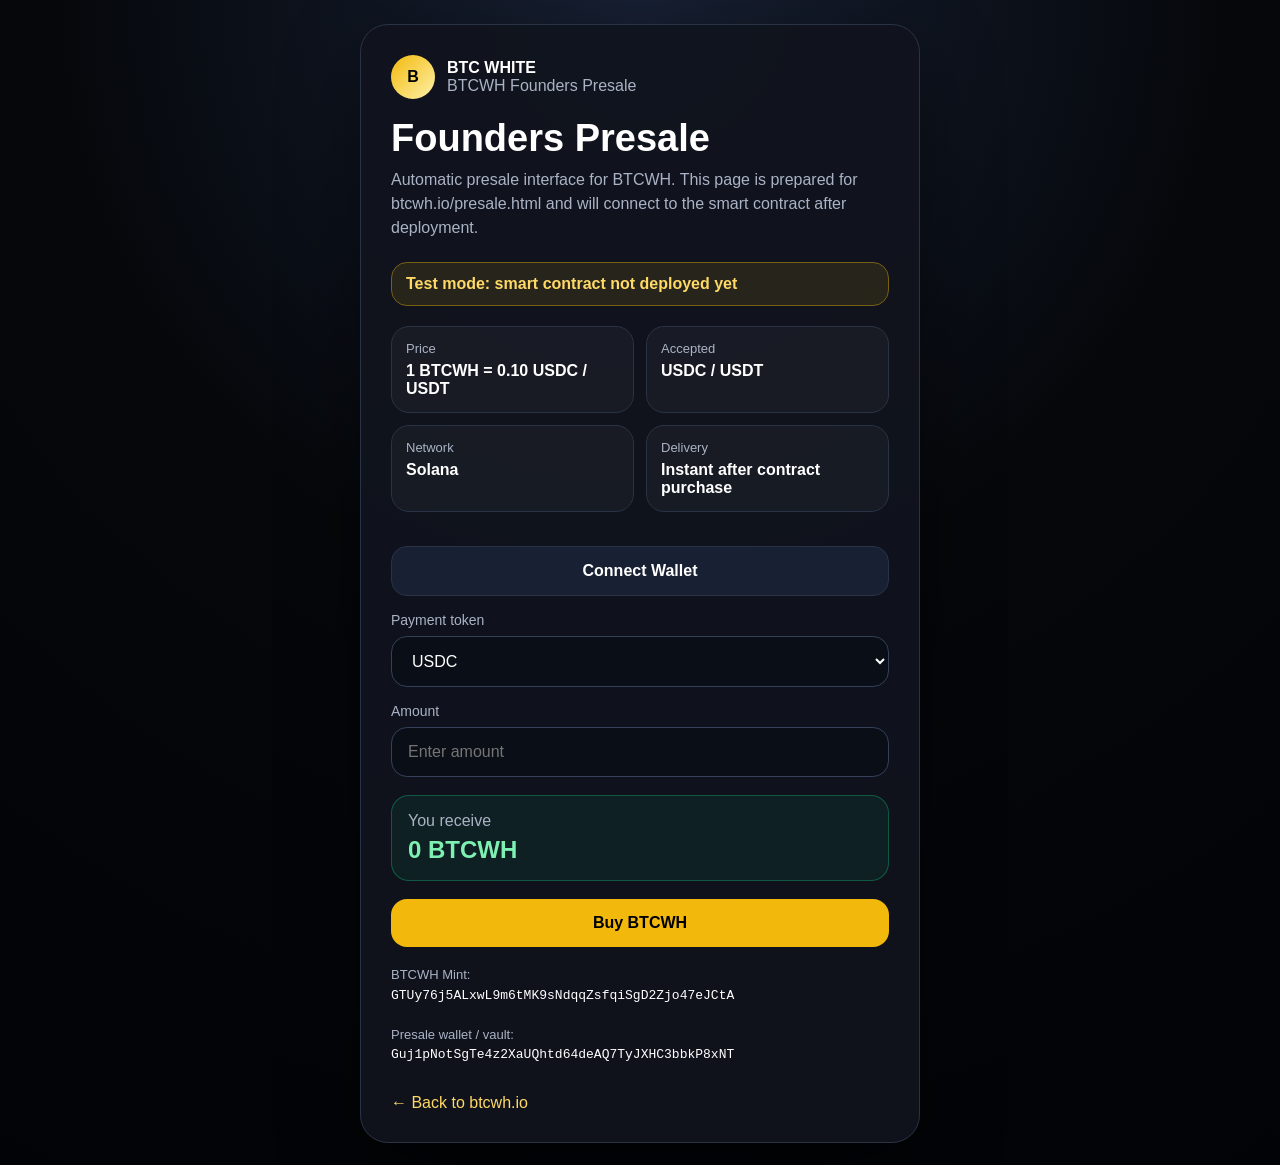
==== presale.html @ ec9a994b "Add files via upload" ====
<!doctype html><html lang="en"><head><meta charset="utf-8"><meta name="viewport" content="width=device-width, initial-scale=1"><title>BTCWH Presale</title><style>
:root{--panel:#10141d;--line:#2a3345;--muted:#aab3c5;--gold:#f2b90c;--green:#16c784}*{box-sizing:border-box}
body{margin:0;font-family:Arial,Helvetica,sans-serif;background:radial-gradient(circle at top,#172033 0,#05070a 45%,#020306 100%);color:#fff;min-height:100vh;display:flex;align-items:center;justify-content:center;padding:24px}
.card{width:min(560px,100%);background:rgba(16,20,29,.94);border:1px solid var(--line);border-radius:28px;padding:30px;box-shadow:0 28px 80px rgba(0,0,0,.45)}
.logo{display:flex;align-items:center;gap:12px;margin-bottom:18px}.logoMark{width:44px;height:44px;border-radius:50%;background:linear-gradient(135deg,var(--gold),#fff1a8);display:flex;align-items:center;justify-content:center;color:#000;font-weight:900}
h1{font-size:38px;margin:0 0 8px}.subtitle{color:var(--muted);line-height:1.5;margin:0 0 22px}.status{border:1px solid #775f16;background:rgba(242,185,12,.1);color:#ffd966;border-radius:16px;padding:12px 14px;margin:0 0 20px;font-weight:700}
.grid{display:grid;grid-template-columns:1fr 1fr;gap:12px;margin:20px 0}.box{border:1px solid var(--line);border-radius:18px;padding:14px;background:rgba(255,255,255,.035)}.box span{display:block;color:var(--muted);font-size:13px;margin-bottom:6px}
label{display:block;color:var(--muted);margin:16px 0 8px;font-size:14px}input,select,button{width:100%;border-radius:16px;border:1px solid #34405a;padding:15px 16px;font-size:16px;background:#0a0e16;color:#fff;outline:none}
button{background:var(--gold);color:#000;font-weight:800;cursor:pointer;border:none;margin-top:14px}button.secondary{background:#182033;color:#fff;border:1px solid var(--line)}
.receive{margin:18px 0 4px;border:1px solid rgba(22,199,132,.35);background:rgba(22,199,132,.08);border-radius:18px;padding:16px}.receive span{color:var(--muted);display:block;margin-bottom:6px}.receive b{font-size:24px;color:#7df0b2}
.note{color:var(--muted);font-size:13px;line-height:1.5;margin-top:18px}code{word-break:break-all;color:#fff}.back{display:inline-block;color:#ffd966;text-decoration:none;margin-top:16px}
@media(max-width:520px){.grid{grid-template-columns:1fr}h1{font-size:31px}.card{padding:22px}}</style></head><body>
<main class="card"><div class="logo"><div class="logoMark">B</div><div><b>BTC WHITE</b><br><span style="color:var(--muted)">BTCWH Founders Presale</span></div></div>
<h1>Founders Presale</h1><p class="subtitle">Automatic presale interface for BTCWH. This page is prepared for btcwh.io/presale.html and will connect to the smart contract after deployment.</p>
<div class="status">Test mode: smart contract not deployed yet</div><div class="grid"><div class="box"><span>Price</span><b>1 BTCWH = 0.10 USDC / USDT</b></div><div class="box"><span>Accepted</span><b>USDC / USDT</b></div><div class="box"><span>Network</span><b>Solana</b></div><div class="box"><span>Delivery</span><b>Instant after contract purchase</b></div></div>
<button id="connectBtn" class="secondary">Connect Wallet</button><label for="token">Payment token</label><select id="token"><option value="USDC">USDC</option><option value="USDT">USDT</option></select>
<label for="amount">Amount</label><input id="amount" type="number" min="0" step="0.01" placeholder="Enter amount"><div class="receive"><span>You receive</span><b id="receive">0 BTCWH</b></div>
<button id="buyBtn">Buy BTCWH</button><p id="statusText" class="note"></p><p class="note">BTCWH Mint:<br><code>GTUy76j5ALxwL9m6tMK9sNdqqZsfqiSgD2Zjo47eJCtA</code><br><br>Presale wallet / vault:<br><code>Guj1pNotSgTe4z2XaUQhtd64deAQ7TyJXHC3bbkP8xNT</code></p><a class="back" href="/">← Back to btcwh.io</a></main>
<script>const PRICE=0.10;const amountInput=document.getElementById('amount');const receive=document.getElementById('receive');const statusText=document.getElementById('statusText');amountInput.addEventListener('input',()=>{const amount=Number(amountInput.value||0);const tokens=amount/PRICE;receive.textContent=tokens.toLocaleString(undefined,{maximumFractionDigits:6})+' BTCWH';});document.getElementById('connectBtn').addEventListener('click',async()=>{try{if(!window.solana){statusText.textContent='Solana wallet not found. Install Solflare or Phantom.';return;}const res=await window.solana.connect();statusText.textContent='Connected: '+res.publicKey.toString();}catch(e){statusText.textContent='Wallet connection cancelled.';}});document.getElementById('buyBtn').addEventListener('click',()=>{statusText.textContent='Smart contract is not deployed yet. This is a test interface.';});</script></body></html>
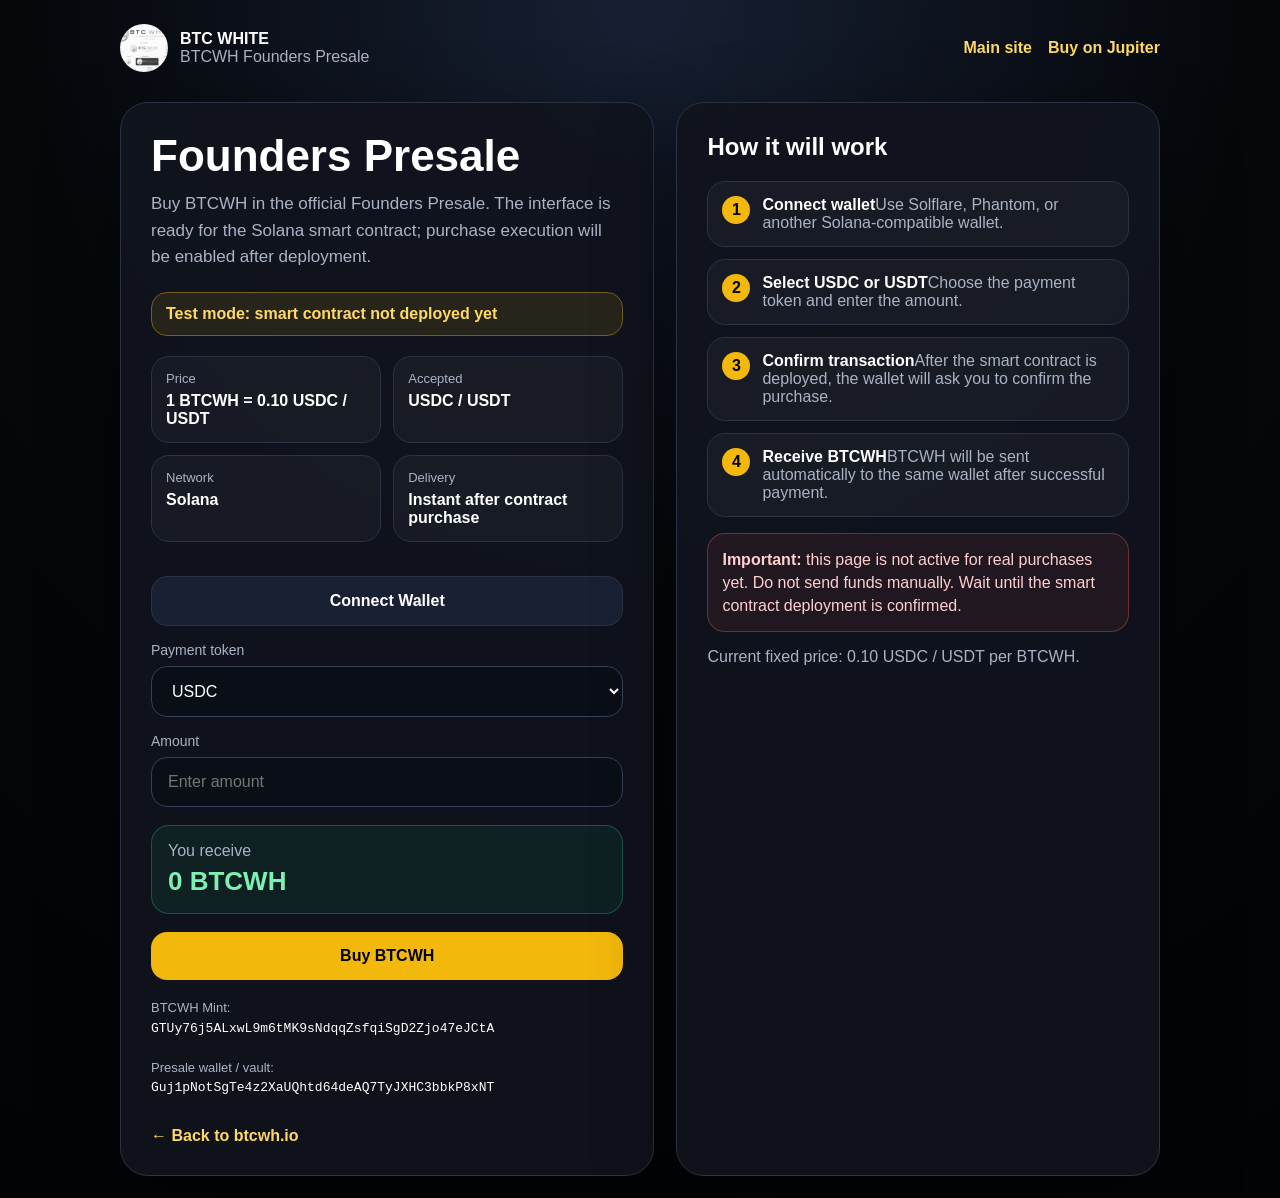
==== commit 5e20aae8: "Add files via upload" ====
--- a/presale.html
+++ b/presale.html
@@ -1,19 +1,51 @@
-<!doctype html><html lang="en"><head><meta charset="utf-8"><meta name="viewport" content="width=device-width, initial-scale=1"><title>BTCWH Presale</title><style>
-:root{--panel:#10141d;--line:#2a3345;--muted:#aab3c5;--gold:#f2b90c;--green:#16c784}*{box-sizing:border-box}
-body{margin:0;font-family:Arial,Helvetica,sans-serif;background:radial-gradient(circle at top,#172033 0,#05070a 45%,#020306 100%);color:#fff;min-height:100vh;display:flex;align-items:center;justify-content:center;padding:24px}
-.card{width:min(560px,100%);background:rgba(16,20,29,.94);border:1px solid var(--line);border-radius:28px;padding:30px;box-shadow:0 28px 80px rgba(0,0,0,.45)}
-.logo{display:flex;align-items:center;gap:12px;margin-bottom:18px}.logoMark{width:44px;height:44px;border-radius:50%;background:linear-gradient(135deg,var(--gold),#fff1a8);display:flex;align-items:center;justify-content:center;color:#000;font-weight:900}
-h1{font-size:38px;margin:0 0 8px}.subtitle{color:var(--muted);line-height:1.5;margin:0 0 22px}.status{border:1px solid #775f16;background:rgba(242,185,12,.1);color:#ffd966;border-radius:16px;padding:12px 14px;margin:0 0 20px;font-weight:700}
+<!doctype html>
+<html lang="en">
+<head>
+<meta charset="utf-8"><meta name="viewport" content="width=device-width, initial-scale=1">
+<title>BTCWH Founders Presale</title>
+<style>
+:root{--line:#2a3345;--muted:#aab3c5;--gold:#f2b90c;--green:#16c784}
+*{box-sizing:border-box}
+body{margin:0;font-family:Arial,Helvetica,sans-serif;background:radial-gradient(circle at top,#172033 0,#05070a 45%,#020306 100%);color:#fff;min-height:100vh;padding:24px}
+.wrap{max-width:1040px;margin:0 auto;display:grid;grid-template-columns:1.05fr .95fr;gap:22px}
+.header{grid-column:1/-1;display:flex;justify-content:space-between;align-items:center;margin-bottom:8px}
+.brand{display:flex;align-items:center;gap:12px}.logo{width:48px;height:48px;border-radius:50%;background:linear-gradient(135deg,var(--gold),#fff1a8);display:flex;align-items:center;justify-content:center;color:#000;font-weight:900;font-size:24px;overflow:hidden}.logo img{width:100%;height:100%;object-fit:cover}
+.brand span,.subtitle,.note,.step span,.small{color:var(--muted)}.nav a{color:#ffd966;text-decoration:none;font-weight:700;margin-left:16px}
+.card{background:rgba(16,20,29,.94);border:1px solid var(--line);border-radius:28px;padding:30px;box-shadow:0 28px 80px rgba(0,0,0,.45)}
+h1{font-size:44px;line-height:1.05;margin:0 0 12px}.subtitle{line-height:1.55;font-size:17px;margin:0 0 22px}
+.status{border:1px solid #775f16;background:rgba(242,185,12,.1);color:#ffd966;border-radius:16px;padding:12px 14px;margin:0 0 20px;font-weight:800}
 .grid{display:grid;grid-template-columns:1fr 1fr;gap:12px;margin:20px 0}.box{border:1px solid var(--line);border-radius:18px;padding:14px;background:rgba(255,255,255,.035)}.box span{display:block;color:var(--muted);font-size:13px;margin-bottom:6px}
 label{display:block;color:var(--muted);margin:16px 0 8px;font-size:14px}input,select,button{width:100%;border-radius:16px;border:1px solid #34405a;padding:15px 16px;font-size:16px;background:#0a0e16;color:#fff;outline:none}
-button{background:var(--gold);color:#000;font-weight:800;cursor:pointer;border:none;margin-top:14px}button.secondary{background:#182033;color:#fff;border:1px solid var(--line)}
-.receive{margin:18px 0 4px;border:1px solid rgba(22,199,132,.35);background:rgba(22,199,132,.08);border-radius:18px;padding:16px}.receive span{color:var(--muted);display:block;margin-bottom:6px}.receive b{font-size:24px;color:#7df0b2}
-.note{color:var(--muted);font-size:13px;line-height:1.5;margin-top:18px}code{word-break:break-all;color:#fff}.back{display:inline-block;color:#ffd966;text-decoration:none;margin-top:16px}
-@media(max-width:520px){.grid{grid-template-columns:1fr}h1{font-size:31px}.card{padding:22px}}</style></head><body>
-<main class="card"><div class="logo"><div class="logoMark">B</div><div><b>BTC WHITE</b><br><span style="color:var(--muted)">BTCWH Founders Presale</span></div></div>
-<h1>Founders Presale</h1><p class="subtitle">Automatic presale interface for BTCWH. This page is prepared for btcwh.io/presale.html and will connect to the smart contract after deployment.</p>
-<div class="status">Test mode: smart contract not deployed yet</div><div class="grid"><div class="box"><span>Price</span><b>1 BTCWH = 0.10 USDC / USDT</b></div><div class="box"><span>Accepted</span><b>USDC / USDT</b></div><div class="box"><span>Network</span><b>Solana</b></div><div class="box"><span>Delivery</span><b>Instant after contract purchase</b></div></div>
-<button id="connectBtn" class="secondary">Connect Wallet</button><label for="token">Payment token</label><select id="token"><option value="USDC">USDC</option><option value="USDT">USDT</option></select>
-<label for="amount">Amount</label><input id="amount" type="number" min="0" step="0.01" placeholder="Enter amount"><div class="receive"><span>You receive</span><b id="receive">0 BTCWH</b></div>
-<button id="buyBtn">Buy BTCWH</button><p id="statusText" class="note"></p><p class="note">BTCWH Mint:<br><code>GTUy76j5ALxwL9m6tMK9sNdqqZsfqiSgD2Zjo47eJCtA</code><br><br>Presale wallet / vault:<br><code>Guj1pNotSgTe4z2XaUQhtd64deAQ7TyJXHC3bbkP8xNT</code></p><a class="back" href="/">← Back to btcwh.io</a></main>
-<script>const PRICE=0.10;const amountInput=document.getElementById('amount');const receive=document.getElementById('receive');const statusText=document.getElementById('statusText');amountInput.addEventListener('input',()=>{const amount=Number(amountInput.value||0);const tokens=amount/PRICE;receive.textContent=tokens.toLocaleString(undefined,{maximumFractionDigits:6})+' BTCWH';});document.getElementById('connectBtn').addEventListener('click',async()=>{try{if(!window.solana){statusText.textContent='Solana wallet not found. Install Solflare or Phantom.';return;}const res=await window.solana.connect();statusText.textContent='Connected: '+res.publicKey.toString();}catch(e){statusText.textContent='Wallet connection cancelled.';}});document.getElementById('buyBtn').addEventListener('click',()=>{statusText.textContent='Smart contract is not deployed yet. This is a test interface.';});</script></body></html>+button{background:var(--gold);color:#000;font-weight:900;cursor:pointer;border:none;margin-top:14px}button.secondary{background:#182033;color:#fff;border:1px solid var(--line)}
+.receive{margin:18px 0 4px;border:1px solid rgba(22,199,132,.35);background:rgba(22,199,132,.08);border-radius:18px;padding:16px}.receive span{color:var(--muted);display:block;margin-bottom:6px}.receive b{font-size:26px;color:#7df0b2}
+.note{font-size:13px;line-height:1.5;margin-top:18px}code{word-break:break-all;color:#fff}.back{display:inline-block;color:#ffd966;text-decoration:none;margin-top:16px;font-weight:700}
+.steps{display:grid;gap:12px}.step{display:flex;gap:12px;border:1px solid var(--line);background:rgba(255,255,255,.035);border-radius:18px;padding:14px}.num{width:28px;height:28px;border-radius:50%;background:var(--gold);color:#000;display:flex;align-items:center;justify-content:center;font-weight:900;flex:0 0 28px}
+.warn{margin-top:16px;border:1px solid rgba(255,91,91,.35);background:rgba(255,91,91,.08);border-radius:18px;padding:14px;color:#ffd0d0;line-height:1.45}
+@media(max-width:850px){.wrap{grid-template-columns:1fr}.header{display:block}.nav{margin-top:12px}.nav a{margin:0 14px 0 0}h1{font-size:36px}}
+@media(max-width:520px){body{padding:16px}.grid{grid-template-columns:1fr}.card{padding:22px;border-radius:22px}h1{font-size:31px}}
+</style>
+</head>
+<body>
+<div class="wrap">
+<header class="header"><div class="brand"><div class="logo"><img src="btcwh-logo.png" alt="BTCWH" onerror="this.remove();this.parentElement.textContent='B';"></div><div><b>BTC WHITE</b><br><span>BTCWH Founders Presale</span></div></div><nav class="nav"><a href="/">Main site</a><a href="https://jup.ag/swap?sell=So11111111111111111111111111111111111111112&buy=GTUy76j5ALxwL9m6tMK9sNdqqZsfqiSgD2Zjo47eJCtA" target="_blank" rel="noopener">Buy on Jupiter</a></nav></header>
+<section class="card">
+<h1>Founders Presale</h1>
+<p class="subtitle">Buy BTCWH in the official Founders Presale. The interface is ready for the Solana smart contract; purchase execution will be enabled after deployment.</p>
+<div class="status">Test mode: smart contract not deployed yet</div>
+<div class="grid"><div class="box"><span>Price</span><b>1 BTCWH = 0.10 USDC / USDT</b></div><div class="box"><span>Accepted</span><b>USDC / USDT</b></div><div class="box"><span>Network</span><b>Solana</b></div><div class="box"><span>Delivery</span><b>Instant after contract purchase</b></div></div>
+<button id="connectBtn" class="secondary">Connect Wallet</button>
+<label for="token">Payment token</label><select id="token"><option value="USDC">USDC</option><option value="USDT">USDT</option></select>
+<label for="amount">Amount</label><input id="amount" type="number" min="0" step="0.01" placeholder="Enter amount">
+<div class="receive"><span>You receive</span><b id="receive">0 BTCWH</b></div>
+<button id="buyBtn">Buy BTCWH</button><p id="statusText" class="note"></p>
+<p class="note">BTCWH Mint:<br><code>GTUy76j5ALxwL9m6tMK9sNdqqZsfqiSgD2Zjo47eJCtA</code><br><br>Presale wallet / vault:<br><code>Guj1pNotSgTe4z2XaUQhtd64deAQ7TyJXHC3bbkP8xNT</code></p><a class="back" href="/">← Back to btcwh.io</a>
+</section>
+<aside class="card"><h2 style="margin-top:0">How it will work</h2><div class="steps"><div class="step"><div class="num">1</div><div><b>Connect wallet</b><span>Use Solflare, Phantom, or another Solana-compatible wallet.</span></div></div><div class="step"><div class="num">2</div><div><b>Select USDC or USDT</b><span>Choose the payment token and enter the amount.</span></div></div><div class="step"><div class="num">3</div><div><b>Confirm transaction</b><span>After the smart contract is deployed, the wallet will ask you to confirm the purchase.</span></div></div><div class="step"><div class="num">4</div><div><b>Receive BTCWH</b><span>BTCWH will be sent automatically to the same wallet after successful payment.</span></div></div></div><div class="warn"><b>Important:</b> this page is not active for real purchases yet. Do not send funds manually. Wait until the smart contract deployment is confirmed.</div><p class="small">Current fixed price: 0.10 USDC / USDT per BTCWH.</p></aside>
+</div>
+<script>
+const PRICE=0.10;const amountInput=document.getElementById('amount');const receive=document.getElementById('receive');const statusText=document.getElementById('statusText');
+amountInput.addEventListener('input',()=>{const amount=Number(amountInput.value||0);const tokens=amount/PRICE;receive.textContent=tokens.toLocaleString(undefined,{maximumFractionDigits:6})+' BTCWH';});
+document.getElementById('connectBtn').addEventListener('click',async()=>{try{if(!window.solana){statusText.textContent='Solana wallet not found. Install Solflare or Phantom.';return;}const res=await window.solana.connect();statusText.textContent='Connected: '+res.publicKey.toString();}catch(e){statusText.textContent='Wallet connection cancelled.';}});
+document.getElementById('buyBtn').addEventListener('click',()=>{statusText.textContent='Smart contract is not deployed yet. This is a test interface.';});
+</script>
+</body></html>
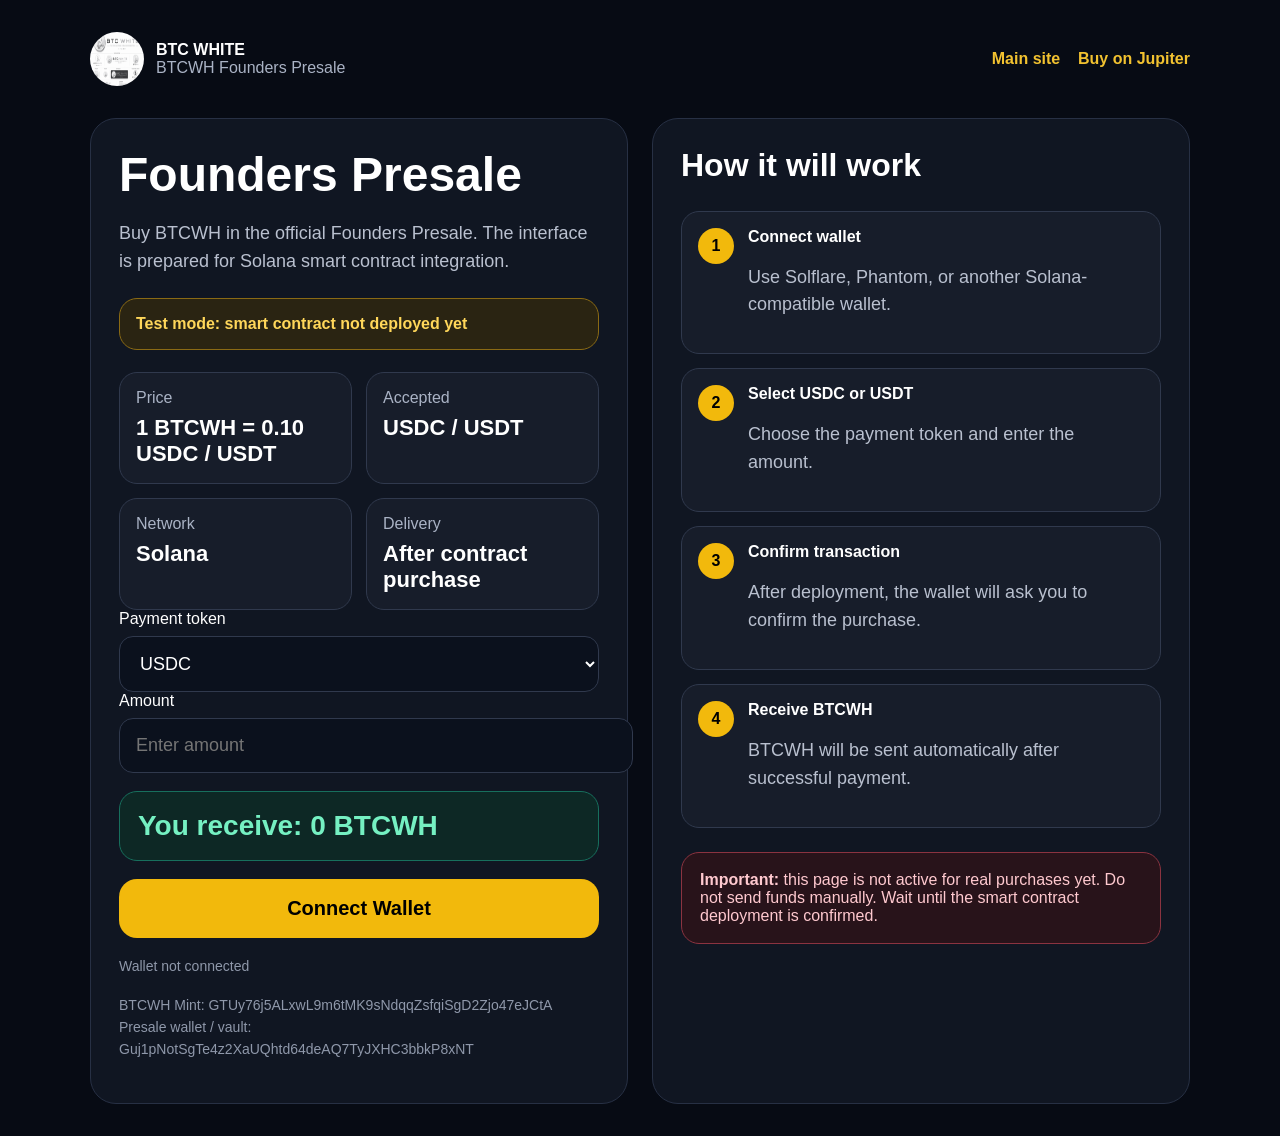
==== commit f372394e: "Fix presale wallet connect" ====
--- a/presale.html
+++ b/presale.html
@@ -1,51 +1,126 @@
 <!doctype html>
 <html lang="en">
 <head>
-<meta charset="utf-8"><meta name="viewport" content="width=device-width, initial-scale=1">
+<meta charset="utf-8">
+<meta name="viewport" content="width=device-width, initial-scale=1">
 <title>BTCWH Founders Presale</title>
 <style>
-:root{--line:#2a3345;--muted:#aab3c5;--gold:#f2b90c;--green:#16c784}
-*{box-sizing:border-box}
-body{margin:0;font-family:Arial,Helvetica,sans-serif;background:radial-gradient(circle at top,#172033 0,#05070a 45%,#020306 100%);color:#fff;min-height:100vh;padding:24px}
-.wrap{max-width:1040px;margin:0 auto;display:grid;grid-template-columns:1.05fr .95fr;gap:22px}
-.header{grid-column:1/-1;display:flex;justify-content:space-between;align-items:center;margin-bottom:8px}
-.brand{display:flex;align-items:center;gap:12px}.logo{width:48px;height:48px;border-radius:50%;background:linear-gradient(135deg,var(--gold),#fff1a8);display:flex;align-items:center;justify-content:center;color:#000;font-weight:900;font-size:24px;overflow:hidden}.logo img{width:100%;height:100%;object-fit:cover}
-.brand span,.subtitle,.note,.step span,.small{color:var(--muted)}.nav a{color:#ffd966;text-decoration:none;font-weight:700;margin-left:16px}
-.card{background:rgba(16,20,29,.94);border:1px solid var(--line);border-radius:28px;padding:30px;box-shadow:0 28px 80px rgba(0,0,0,.45)}
-h1{font-size:44px;line-height:1.05;margin:0 0 12px}.subtitle{line-height:1.55;font-size:17px;margin:0 0 22px}
-.status{border:1px solid #775f16;background:rgba(242,185,12,.1);color:#ffd966;border-radius:16px;padding:12px 14px;margin:0 0 20px;font-weight:800}
-.grid{display:grid;grid-template-columns:1fr 1fr;gap:12px;margin:20px 0}.box{border:1px solid var(--line);border-radius:18px;padding:14px;background:rgba(255,255,255,.035)}.box span{display:block;color:var(--muted);font-size:13px;margin-bottom:6px}
-label{display:block;color:var(--muted);margin:16px 0 8px;font-size:14px}input,select,button{width:100%;border-radius:16px;border:1px solid #34405a;padding:15px 16px;font-size:16px;background:#0a0e16;color:#fff;outline:none}
-button{background:var(--gold);color:#000;font-weight:900;cursor:pointer;border:none;margin-top:14px}button.secondary{background:#182033;color:#fff;border:1px solid var(--line)}
-.receive{margin:18px 0 4px;border:1px solid rgba(22,199,132,.35);background:rgba(22,199,132,.08);border-radius:18px;padding:16px}.receive span{color:var(--muted);display:block;margin-bottom:6px}.receive b{font-size:26px;color:#7df0b2}
-.note{font-size:13px;line-height:1.5;margin-top:18px}code{word-break:break-all;color:#fff}.back{display:inline-block;color:#ffd966;text-decoration:none;margin-top:16px;font-weight:700}
-.steps{display:grid;gap:12px}.step{display:flex;gap:12px;border:1px solid var(--line);background:rgba(255,255,255,.035);border-radius:18px;padding:14px}.num{width:28px;height:28px;border-radius:50%;background:var(--gold);color:#000;display:flex;align-items:center;justify-content:center;font-weight:900;flex:0 0 28px}
-.warn{margin-top:16px;border:1px solid rgba(255,91,91,.35);background:rgba(255,91,91,.08);border-radius:18px;padding:14px;color:#ffd0d0;line-height:1.45}
-@media(max-width:850px){.wrap{grid-template-columns:1fr}.header{display:block}.nav{margin-top:12px}.nav a{margin:0 14px 0 0}h1{font-size:36px}}
-@media(max-width:520px){body{padding:16px}.grid{grid-template-columns:1fr}.card{padding:22px;border-radius:22px}h1{font-size:31px}}
+body{margin:0;font-family:Arial,Helvetica,sans-serif;background:#070b14;color:#fff}
+.wrap{max-width:1100px;margin:auto;padding:32px}
+.header{display:flex;align-items:center;justify-content:space-between;margin-bottom:32px}
+.logo{display:flex;align-items:center;gap:12px}
+.logo img{width:54px;height:54px;border-radius:50%}
+a{color:#f2c230;text-decoration:none;font-weight:700}
+.grid{display:grid;grid-template-columns:1fr 1fr;gap:24px}
+.card{background:#101622;border:1px solid #273044;border-radius:26px;padding:28px}
+h1{font-size:48px;margin:0 0 16px}
+h2{font-size:32px;margin-top:0}
+p{color:#b9c0cf;line-height:1.55;font-size:18px}
+.notice{border:1px solid #8a6a14;background:#2a2412;color:#ffd75a;padding:16px;border-radius:18px;font-weight:700;margin:22px 0}
+.info{display:grid;grid-template-columns:1fr 1fr;gap:14px;margin-top:20px}
+.box{background:#171d2a;border:1px solid #30394d;border-radius:18px;padding:16px}
+.box span{display:block;color:#aab3c5;margin-bottom:8px}
+.big{font-size:22px;font-weight:800}
+button{width:100%;padding:18px;border:0;border-radius:18px;background:#f2b90c;color:#000;font-size:20px;font-weight:900;margin-top:18px}
+input,select{width:100%;padding:16px;border-radius:14px;border:1px solid #30394d;background:#0b111d;color:#fff;font-size:18px;margin-top:8px}
+.receive{background:#0d2825;border:1px solid #176f5d;color:#75f0c2;padding:18px;border-radius:18px;font-size:28px;font-weight:900;margin-top:18px}
+.step{display:flex;gap:14px;background:#171d2a;border:1px solid #30394d;border-radius:18px;padding:16px;margin:14px 0}
+.num{background:#f2b90c;color:#000;border-radius:50%;min-width:36px;height:36px;display:flex;align-items:center;justify-content:center;font-weight:900}
+.warn{border:1px solid #8b3340;background:#28131a;color:#ffc9cf;padding:18px;border-radius:18px;margin-top:24px}
+.small{font-size:14px;color:#8f98aa;margin-top:18px}
+@media(max-width:800px){.grid,.info{grid-template-columns:1fr}h1{font-size:38px}.wrap{padding:20px}}
 </style>
 </head>
 <body>
 <div class="wrap">
-<header class="header"><div class="brand"><div class="logo"><img src="btcwh-logo.png" alt="BTCWH" onerror="this.remove();this.parentElement.textContent='B';"></div><div><b>BTC WHITE</b><br><span>BTCWH Founders Presale</span></div></div><nav class="nav"><a href="/">Main site</a><a href="https://jup.ag/swap?sell=So11111111111111111111111111111111111111112&buy=GTUy76j5ALxwL9m6tMK9sNdqqZsfqiSgD2Zjo47eJCtA" target="_blank" rel="noopener">Buy on Jupiter</a></nav></header>
-<section class="card">
-<h1>Founders Presale</h1>
-<p class="subtitle">Buy BTCWH in the official Founders Presale. The interface is ready for the Solana smart contract; purchase execution will be enabled after deployment.</p>
-<div class="status">Test mode: smart contract not deployed yet</div>
-<div class="grid"><div class="box"><span>Price</span><b>1 BTCWH = 0.10 USDC / USDT</b></div><div class="box"><span>Accepted</span><b>USDC / USDT</b></div><div class="box"><span>Network</span><b>Solana</b></div><div class="box"><span>Delivery</span><b>Instant after contract purchase</b></div></div>
-<button id="connectBtn" class="secondary">Connect Wallet</button>
-<label for="token">Payment token</label><select id="token"><option value="USDC">USDC</option><option value="USDT">USDT</option></select>
-<label for="amount">Amount</label><input id="amount" type="number" min="0" step="0.01" placeholder="Enter amount">
-<div class="receive"><span>You receive</span><b id="receive">0 BTCWH</b></div>
-<button id="buyBtn">Buy BTCWH</button><p id="statusText" class="note"></p>
-<p class="note">BTCWH Mint:<br><code>GTUy76j5ALxwL9m6tMK9sNdqqZsfqiSgD2Zjo47eJCtA</code><br><br>Presale wallet / vault:<br><code>Guj1pNotSgTe4z2XaUQhtd64deAQ7TyJXHC3bbkP8xNT</code></p><a class="back" href="/">← Back to btcwh.io</a>
-</section>
-<aside class="card"><h2 style="margin-top:0">How it will work</h2><div class="steps"><div class="step"><div class="num">1</div><div><b>Connect wallet</b><span>Use Solflare, Phantom, or another Solana-compatible wallet.</span></div></div><div class="step"><div class="num">2</div><div><b>Select USDC or USDT</b><span>Choose the payment token and enter the amount.</span></div></div><div class="step"><div class="num">3</div><div><b>Confirm transaction</b><span>After the smart contract is deployed, the wallet will ask you to confirm the purchase.</span></div></div><div class="step"><div class="num">4</div><div><b>Receive BTCWH</b><span>BTCWH will be sent automatically to the same wallet after successful payment.</span></div></div></div><div class="warn"><b>Important:</b> this page is not active for real purchases yet. Do not send funds manually. Wait until the smart contract deployment is confirmed.</div><p class="small">Current fixed price: 0.10 USDC / USDT per BTCWH.</p></aside>
+  <div class="header">
+    <div class="logo">
+      <img src="btcwh-logo.png" alt="BTCWH">
+      <div><b>BTC WHITE</b><br><span style="color:#aab3c5">BTCWH Founders Presale</span></div>
+    </div>
+    <div>
+      <a href="index.html">Main site</a> &nbsp;&nbsp;
+      <a href="https://jup.ag" target="_blank">Buy on Jupiter</a>
+    </div>
+  </div>
+
+  <div class="grid">
+    <div class="card">
+      <h1>Founders Presale</h1>
+      <p>Buy BTCWH in the official Founders Presale. The interface is prepared for Solana smart contract integration.</p>
+      <div class="notice">Test mode: smart contract not deployed yet</div>
+
+      <div class="info">
+        <div class="box"><span>Price</span><div class="big">1 BTCWH = 0.10 USDC / USDT</div></div>
+        <div class="box"><span>Accepted</span><div class="big">USDC / USDT</div></div>
+        <div class="box"><span>Network</span><div class="big">Solana</div></div>
+        <div class="box"><span>Delivery</span><div class="big">After contract purchase</div></div>
+      </div>
+
+      
+
+      <label>Payment token</label>
+      <select id="token">
+        <option>USDC</option>
+        <option>USDT</option>
+      </select>
+
+      <label>Amount</label>
+      <input id="amount" type="number" placeholder="Enter amount" oninput="calc()">
+
+      <div class="receive">You receive: <span id="receive">0</span> BTCWH</div>
+
+      <button onclick="connectWallet()" id="connectBtn">Connect Wallet</button>
+<p id="walletStatus" class="small">Wallet not connected</p>
+
+      <p class="small">
+        BTCWH Mint: GTUy76j5ALxwL9m6tMK9sNdqqZsfqiSgD2Zjo47eJCtA<br>
+        Presale wallet / vault: Guj1pNotSgTe4z2XaUQhtd64deAQ7TyJXHC3bbkP8xNT
+      </p>
+    </div>
+
+    <div class="card">
+      <h2>How it will work</h2>
+
+      <div class="step"><div class="num">1</div><div><b>Connect wallet</b><br><p>Use Solflare, Phantom, or another Solana-compatible wallet.</p></div></div>
+      <div class="step"><div class="num">2</div><div><b>Select USDC or USDT</b><br><p>Choose the payment token and enter the amount.</p></div></div>
+      <div class="step"><div class="num">3</div><div><b>Confirm transaction</b><br><p>After deployment, the wallet will ask you to confirm the purchase.</p></div></div>
+      <div class="step"><div class="num">4</div><div><b>Receive BTCWH</b><br><p>BTCWH will be sent automatically after successful payment.</p></div></div>
+
+      <div class="warn">
+        <b>Important:</b> this page is not active for real purchases yet. Do not send funds manually. Wait until the smart contract deployment is confirmed.
+      </div>
+    </div>
+  </div>
 </div>
+
 <script>
-const PRICE=0.10;const amountInput=document.getElementById('amount');const receive=document.getElementById('receive');const statusText=document.getElementById('statusText');
-amountInput.addEventListener('input',()=>{const amount=Number(amountInput.value||0);const tokens=amount/PRICE;receive.textContent=tokens.toLocaleString(undefined,{maximumFractionDigits:6})+' BTCWH';});
-document.getElementById('connectBtn').addEventListener('click',async()=>{try{if(!window.solana){statusText.textContent='Solana wallet not found. Install Solflare or Phantom.';return;}const res=await window.solana.connect();statusText.textContent='Connected: '+res.publicKey.toString();}catch(e){statusText.textContent='Wallet connection cancelled.';}});
-document.getElementById('buyBtn').addEventListener('click',()=>{statusText.textContent='Smart contract is not deployed yet. This is a test interface.';});
-</script>
-</body></html>+function calc(){
+  const amount = Number(document.getElementById('amount').value || 0);
+  document.getElementById('receive').textContent = amount > 0 ? (amount / 0.10).toLocaleString() : '0';
+}
+async function connectWallet() {
+    if (!window.solana || !window.solana.isPhantom) {
+        alert("Phantom Wallet не установлен.");
+        return;
+    }
+
+    try {
+        const response = await window.solana.connect();
+
+        document.getElementById("walletStatus").textContent =
+            "Connected: " +
+            response.publicKey.toString().slice(0, 4) +
+            "..." +
+            response.publicKey.toString().slice(-4);
+
+        document.getElementById("connectBtn").textContent = "Wallet Connected";
+    } catch (err) {
+        console.error(err);
+        alert("Подключение отменено.");
+    }
+}
+Ответить
+Пер</script>
+</body>
+</html>
